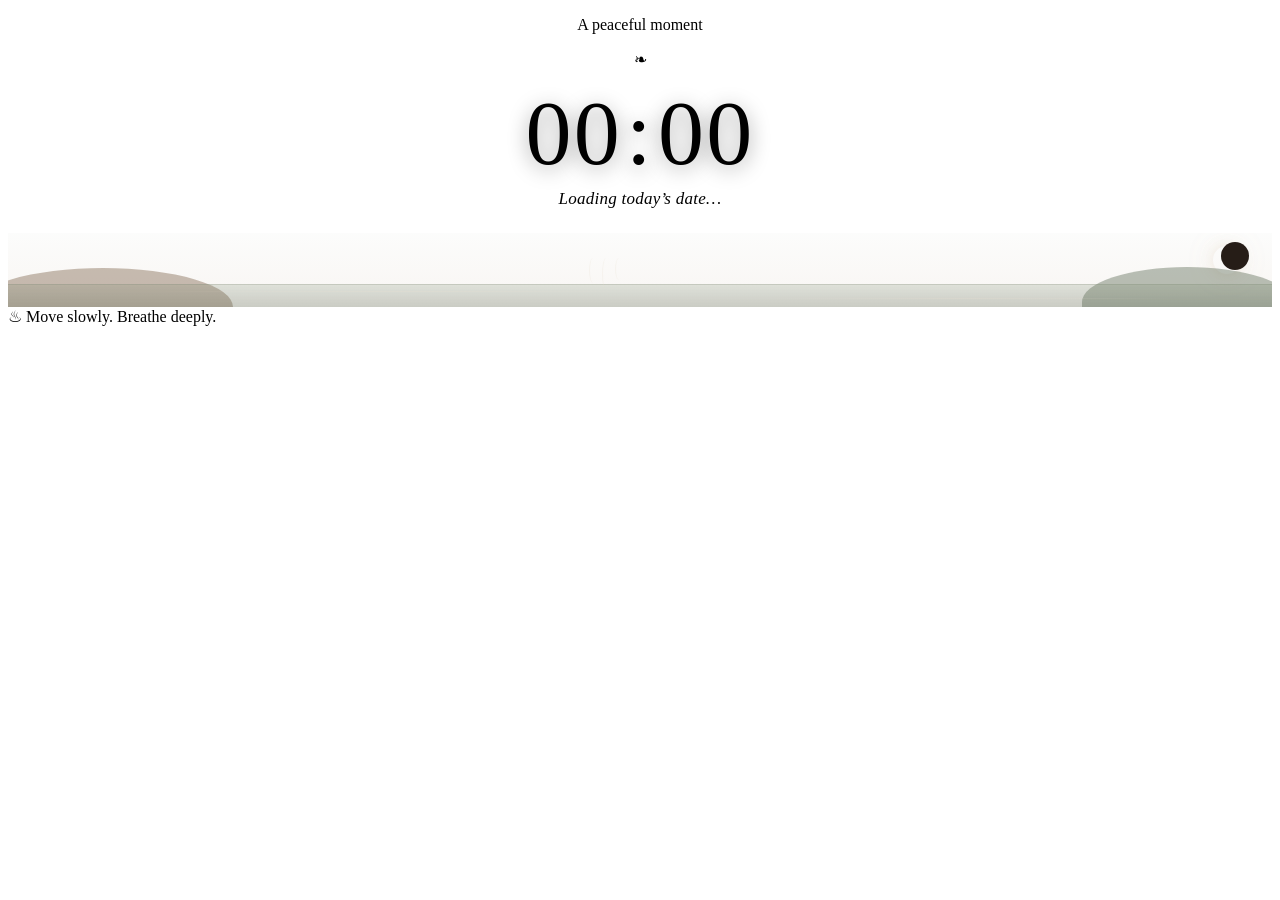
==== clock.html @ 91770ae0 "Add initial clock.html file with styling and script" ====
<!DOCTYPE html>
<html lang="en">

<head>

    <meta charset="UTF-8">

    <meta
        name="viewport"
        content="width=device-width, initial-scale=1.0"
    >

    <title>Onsen Clock</title>

    <link
        rel="stylesheet"
        href="css/onsen.css"
    >

    <style>

        /* =====================================================
           Clock-specific styling
           ===================================================== */

        .onsen-clock-header {
            position: relative;
            z-index: 1;

            text-align: center;
        }


        .onsen-clock-display {
            position: relative;
            z-index: 1;

            display: flex;
            align-items: baseline;
            justify-content: center;

            margin: 18px 0 10px;

            color: var(--onsen-text);

            font-family:
                Georgia,
                "Times New Roman",
                serif;

            font-size: clamp(58px, 17vw, 92px);
            font-weight: normal;
            line-height: 1;
            letter-spacing: 0.025em;

            text-shadow:
                0 4px 20px rgba(0, 0, 0, 0.38);
        }


        .onsen-clock-colon {
            display: inline-block;

            margin: 0 4px;

            color: var(--onsen-sage-light);

            animation:
                onsen-clock-pulse 2s ease-in-out infinite;
        }


        .onsen-clock-date {
            margin: 0;

            color: var(--onsen-muted);

            text-align: center;
            font-size: clamp(14px, 4vw, 17px);
            font-style: italic;
            letter-spacing: 0.015em;
        }


        .onsen-clock-greeting {
            margin: 8px 0 0;

            color: var(--onsen-sage-light);

            text-align: center;

            font-family:
                Arial,
                Helvetica,
                sans-serif;

            font-size: 11px;
            font-weight: bold;
            letter-spacing: 0.18em;
            text-transform: uppercase;
        }


        .onsen-clock-scene {
            position: relative;
            z-index: 1;

            height: 74px;
            margin-top: 24px;

            overflow: hidden;

            background:
                linear-gradient(
                    to bottom,
                    rgba(125, 141, 114, 0.025),
                    rgba(169, 130, 93, 0.08)
                );

            border: 1px solid var(--onsen-border-light);
            border-radius: var(--onsen-radius-medium);
        }


        .onsen-clock-moon {
            position: absolute;
            top: 13px;
            right: 31px;

            width: 28px;
            height: 28px;

            background: var(--onsen-brown-light);
            border-radius: 50%;

            box-shadow:
                0 0 15px rgba(207, 176, 140, 0.22),
                0 0 35px rgba(207, 176, 140, 0.10);
        }


        .onsen-clock-moon::after {
            content: "";

            position: absolute;
            top: -4px;
            left: 8px;

            width: 28px;
            height: 28px;

            background: #261d17;
            border-radius: 50%;
        }


        .onsen-clock-hill {
            position: absolute;
            right: -20px;
            bottom: -30px;

            width: 210px;
            height: 70px;

            background: rgba(83, 98, 77, 0.40);
            border-radius: 50% 50% 0 0;
        }


        .onsen-clock-hill-secondary {
            position: absolute;
            bottom: -39px;
            left: -35px;

            width: 260px;
            height: 78px;

            background: rgba(111, 81, 57, 0.38);
            border-radius: 50% 50% 0 0;
        }


        .onsen-clock-water {
            position: absolute;
            right: 0;
            bottom: 0;
            left: 0;

            height: 22px;

            background:
                linear-gradient(
                    to bottom,
                    rgba(125, 141, 114, 0.22),
                    rgba(83, 98, 77, 0.28)
                );

            border-top:
                1px solid rgba(168, 182, 154, 0.20);
        }


        .onsen-clock-water::before,
        .onsen-clock-water::after {
            content: "";

            position: absolute;

            height: 1px;

            background:
                linear-gradient(
                    to right,
                    transparent,
                    rgba(232, 222, 206, 0.24),
                    transparent
                );
        }


        .onsen-clock-water::before {
            top: 6px;
            left: 12%;

            width: 38%;
        }


        .onsen-clock-water::after {
            top: 13px;
            right: 8%;

            width: 32%;
        }


        .onsen-clock-scene-steam {
            position: absolute;
            bottom: 17px;
            left: 46%;

            display: flex;
            gap: 5px;

            opacity: 0.30;
        }


        .onsen-clock-scene-steam span {
            display: block;

            width: 7px;
            height: 25px;

            border-left:
                1px solid rgba(232, 222, 206, 0.70);

            border-radius: 50%;

            animation:
                onsen-clock-steam-rise
                4.5s
                ease-in-out
                infinite;
        }


        .onsen-clock-scene-steam span:nth-child(2) {
            height: 32px;

            animation-delay: 0.9s;
        }


        .onsen-clock-scene-steam span:nth-child(3) {
            height: 22px;

            animation-delay: 1.8s;
        }


        @keyframes onsen-clock-pulse {

            0%,
            100% {
                opacity: 0.45;
            }

            50% {
                opacity: 1;
            }

        }


        @keyframes onsen-clock-steam-rise {

            0%,
            100% {
                opacity: 0.20;

                transform:
                    translateY(4px)
                    rotate(3deg);
            }

            50% {
                opacity: 0.75;

                transform:
                    translateY(-6px)
                    rotate(-3deg);
            }

        }


        @media (max-width: 500px) {

            .onsen-clock-display {
                margin-top: 14px;

                font-size: clamp(52px, 18vw, 76px);
            }


            .onsen-clock-scene {
                height: 62px;
                margin-top: 20px;
            }

        }


        @media (prefers-reduced-motion: reduce) {

            .onsen-clock-colon,
            .onsen-clock-scene-steam span {
                animation: none;
            }

        }

    </style>

</head>


<body>

    <section
        class="onsen-widget"
        aria-label="Current time and date"
    >

        <div class="onsen-content">

            <header class="onsen-clock-header">

                <p
                    class="onsen-label onsen-center"
                    id="clockGreeting"
                >
                    A peaceful moment
                </p>


                <div
                    class="onsen-divider"
                    aria-hidden="true"
                >
                    <span class="onsen-divider-symbol">
                        ❧
                    </span>
                </div>

            </header>


            <time
                class="onsen-clock-display"
                id="clockTime"
            >
                <span id="clockHours">00</span>

                <span
                    class="onsen-clock-colon"
                    aria-hidden="true"
                >
                    :
                </span>

                <span id="clockMinutes">00</span>
            </time>


            <p
                class="onsen-clock-date"
                id="clockDate"
            >
                Loading today’s date…
            </p>


            <div
                class="onsen-clock-scene"
                aria-hidden="true"
            >

                <div class="onsen-clock-moon"></div>

                <div class="onsen-clock-hill"></div>

                <div class="onsen-clock-hill-secondary"></div>

                <div class="onsen-clock-water"></div>

                <div class="onsen-clock-scene-steam">
                    <span></span>
                    <span></span>
                    <span></span>
                </div>

            </div>


            <footer class="onsen-footer">

                <span
                    class="onsen-footer-line"
                    aria-hidden="true"
                ></span>

                <span
                    class="onsen-footer-symbol"
                    aria-hidden="true"
                >
                    ♨
                </span>

                <span>
                    Move slowly. Breathe deeply.
                </span>

                <span
                    class="onsen-footer-line"
                    aria-hidden="true"
                ></span>

            </footer>

        </div>

    </section>


    <script src="js/onsen.js"></script>


    <script>

        function updateOnsenClock() {

            const now =
                onsenGetNow();


            const hoursElement =
                document.getElementById("clockHours");

            const minutesElement =
                document.getElementById("clockMinutes");

            const clockElement =
                document.getElementById("clockTime");

            const dateElement =
                document.getElementById("clockDate");

            const greetingElement =
                document.getElementById("clockGreeting");


            hoursElement.textContent =
                onsenPadNumber(now.getHours());

            minutesElement.textContent =
                onsenPadNumber(now.getMinutes());


            clockElement.setAttribute(
                "datetime",
                now.toISOString()
            );


            dateElement.textContent =
                onsenFormatFullDate(now);


            greetingElement.textContent =
                onsenGetGreeting(now);

        }


        updateOnsenClock();


        window.setInterval(
            updateOnsenClock,
            1000
        );


        onsenRefreshAfterMidnight(() => {

            updateOnsenClock();

        });

    </script>

</body>

</html>
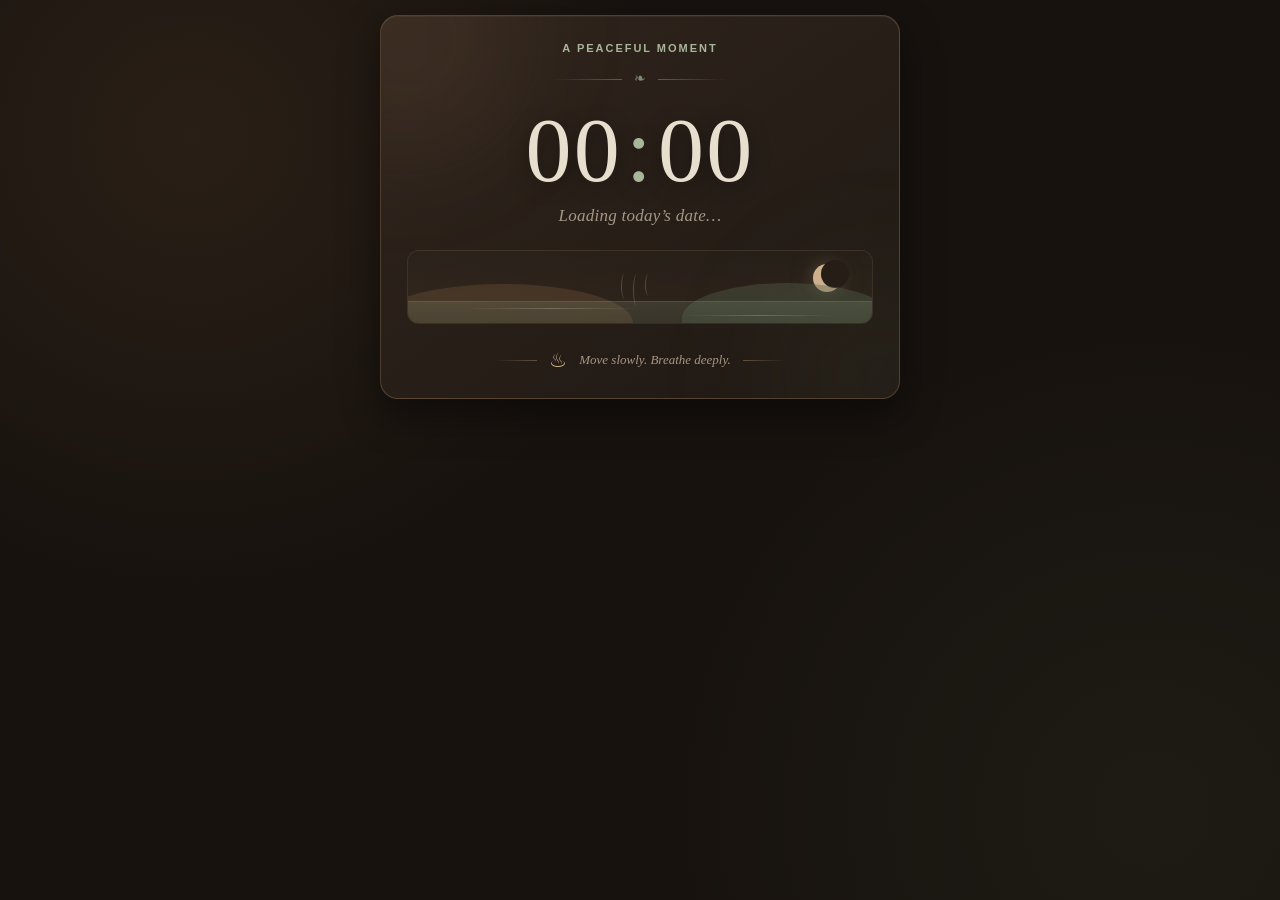
==== commit 605520ef: "Update stylesheet link from onsen.css to widgets.css" ====
--- a/clock.html
+++ b/clock.html
@@ -14,7 +14,7 @@
 
     <link
         rel="stylesheet"
-        href="css/onsen.css"
+        href="widgets.css"
     >
 
     <style>
--- a/widgets.css
+++ b/widgets.css
@@ -0,0 +1,611 @@
+/* ==========================================================
+   NIGHT ONSEN WIDGET THEME
+   Shared styling for all Notion widgets
+   ========================================================== */
+
+
+/* ==========================================================
+   1. Theme variables
+   ========================================================== */
+
+:root {
+    --onsen-page-background: #17120e;
+
+    --onsen-card-top: #30251d;
+    --onsen-card-bottom: #1f1813;
+
+    --onsen-text: #e8dece;
+    --onsen-muted: #a79785;
+
+    --onsen-brown: #a9825d;
+    --onsen-brown-light: #cfb08c;
+    --onsen-brown-dark: #6f5139;
+
+    --onsen-sage: #7d8d72;
+    --onsen-sage-light: #a8b69a;
+    --onsen-sage-dark: #53624d;
+
+    --onsen-border: rgba(181, 145, 106, 0.30);
+    --onsen-border-light: rgba(205, 180, 145, 0.10);
+
+    --onsen-shadow: rgba(0, 0, 0, 0.45);
+
+    --onsen-radius-large: 18px;
+    --onsen-radius-medium: 12px;
+    --onsen-radius-small: 8px;
+}
+
+
+/* ==========================================================
+   2. Basic reset
+   ========================================================== */
+
+* {
+    box-sizing: border-box;
+}
+
+html,
+body {
+    width: 100%;
+    min-height: 100%;
+    margin: 0;
+}
+
+button,
+input,
+select,
+textarea {
+    font: inherit;
+}
+
+
+/* ==========================================================
+   3. Page layout
+   ========================================================== */
+
+body {
+    display: flex;
+    align-items: center;
+    justify-content: center;
+
+    padding: 15px;
+
+    color: var(--onsen-text);
+
+    background:
+        radial-gradient(
+            circle at 15% 15%,
+            rgba(125, 90, 60, 0.18),
+            transparent 35%
+        ),
+        radial-gradient(
+            circle at 90% 90%,
+            rgba(92, 112, 82, 0.10),
+            transparent 35%
+        ),
+        var(--onsen-page-background);
+
+    font-family:
+        Georgia,
+        "Times New Roman",
+        serif;
+}
+
+
+/* ==========================================================
+   4. Main widget card
+   ========================================================== */
+
+.onsen-widget {
+    position: relative;
+
+    width: min(100%, 520px);
+    padding: 26px;
+
+    overflow: hidden;
+
+    background:
+        linear-gradient(
+            145deg,
+            var(--onsen-card-top),
+            var(--onsen-card-bottom)
+        );
+
+    border: 1px solid var(--onsen-border);
+    border-radius: var(--onsen-radius-large);
+
+    box-shadow:
+        inset 0 1px 0 rgba(255, 240, 220, 0.05),
+        0 15px 40px var(--onsen-shadow);
+}
+
+
+/* Warm brown glow */
+
+.onsen-widget::before {
+    content: "";
+
+    position: absolute;
+    top: -90px;
+    left: -90px;
+
+    width: 230px;
+    height: 230px;
+
+    background: rgba(176, 130, 90, 0.10);
+    border-radius: 50%;
+
+    filter: blur(55px);
+
+    pointer-events: none;
+}
+
+
+/* Muted sage glow */
+
+.onsen-widget::after {
+    content: "";
+
+    position: absolute;
+    right: -90px;
+    bottom: -90px;
+
+    width: 220px;
+    height: 220px;
+
+    background: rgba(118, 144, 104, 0.08);
+    border-radius: 50%;
+
+    filter: blur(60px);
+
+    pointer-events: none;
+}
+
+
+/* Keeps widget content above the decorative glows */
+
+.onsen-content {
+    position: relative;
+    z-index: 1;
+}
+
+
+/* ==========================================================
+   5. Typography
+   ========================================================== */
+
+.onsen-title {
+    margin: 0;
+
+    color: var(--onsen-text);
+
+    text-align: center;
+    font-size: clamp(28px, 6vw, 34px);
+    font-weight: normal;
+    letter-spacing: 0.03em;
+}
+
+.onsen-title-accent {
+    color: var(--onsen-brown-light);
+}
+
+.onsen-subtitle {
+    margin: 8px 0 0;
+
+    color: var(--onsen-muted);
+
+    text-align: center;
+    font-size: 14px;
+    font-style: italic;
+}
+
+.onsen-label {
+    margin: 0;
+
+    color: var(--onsen-sage-light);
+
+    font-family:
+        Arial,
+        Helvetica,
+        sans-serif;
+
+    font-size: 11px;
+    font-weight: bold;
+    letter-spacing: 0.18em;
+    text-transform: uppercase;
+}
+
+.onsen-text {
+    color: var(--onsen-text);
+}
+
+.onsen-muted {
+    color: var(--onsen-muted);
+}
+
+.onsen-sage-text {
+    color: var(--onsen-sage-light);
+}
+
+.onsen-brown-text {
+    color: var(--onsen-brown-light);
+}
+
+
+/* ==========================================================
+   6. Divider
+   ========================================================== */
+
+.onsen-divider {
+    display: flex;
+    align-items: center;
+    justify-content: center;
+    gap: 12px;
+
+    margin: 18px 0;
+
+    color: var(--onsen-sage);
+}
+
+.onsen-divider::before,
+.onsen-divider::after {
+    content: "";
+
+    width: 70px;
+    height: 1px;
+}
+
+.onsen-divider::before {
+    background:
+        linear-gradient(
+            to right,
+            transparent,
+            rgba(150, 170, 135, 0.45)
+        );
+}
+
+.onsen-divider::after {
+    background:
+        linear-gradient(
+            to left,
+            transparent,
+            rgba(150, 170, 135, 0.45)
+        );
+}
+
+.onsen-divider-symbol {
+    font-size: 14px;
+    line-height: 1;
+}
+
+
+/* ==========================================================
+   7. Footer
+   ========================================================== */
+
+.onsen-footer {
+    display: flex;
+    align-items: center;
+    justify-content: center;
+    gap: 12px;
+
+    margin-top: 24px;
+
+    color: var(--onsen-muted);
+
+    text-align: center;
+    font-size: 13px;
+    font-style: italic;
+}
+
+.onsen-footer-line {
+    width: 42px;
+    height: 1px;
+}
+
+.onsen-footer-line:first-child {
+    background:
+        linear-gradient(
+            to right,
+            transparent,
+            rgba(176, 145, 110, 0.45)
+        );
+}
+
+.onsen-footer-line:last-child {
+    background:
+        linear-gradient(
+            to left,
+            transparent,
+            rgba(176, 145, 110, 0.45)
+        );
+}
+
+.onsen-footer-symbol {
+    color: var(--onsen-brown-light);
+
+    font-size: 20px;
+    font-style: normal;
+}
+
+
+/* ==========================================================
+   8. Buttons
+   ========================================================== */
+
+.onsen-button {
+    display: inline-flex;
+    align-items: center;
+    justify-content: center;
+
+    padding: 10px 18px;
+
+    color: #f6f2eb;
+    background:
+        linear-gradient(
+            145deg,
+            var(--onsen-sage),
+            var(--onsen-sage-dark)
+        );
+
+    border: 1px solid rgba(204, 219, 194, 0.16);
+    border-radius: var(--onsen-radius-medium);
+
+    cursor: pointer;
+
+    transition:
+        transform 160ms ease,
+        filter 160ms ease,
+        border-color 160ms ease;
+}
+
+.onsen-button:hover {
+    border-color: rgba(204, 219, 194, 0.30);
+
+    filter: brightness(1.06);
+    transform: translateY(-1px);
+}
+
+.onsen-button:focus-visible {
+    outline: 2px solid var(--onsen-sage-light);
+    outline-offset: 3px;
+}
+
+.onsen-button-secondary {
+    color: var(--onsen-text);
+    background: rgba(255, 255, 255, 0.025);
+
+    border: 1px solid var(--onsen-border-light);
+}
+
+.onsen-button-secondary:hover {
+    background: rgba(125, 141, 114, 0.10);
+    border-color: rgba(168, 182, 154, 0.35);
+}
+
+
+/* ==========================================================
+   9. Small panels and tiles
+   ========================================================== */
+
+.onsen-panel {
+    background: rgba(255, 255, 255, 0.018);
+
+    border: 1px solid var(--onsen-border-light);
+    border-radius: var(--onsen-radius-medium);
+}
+
+.onsen-panel-sage {
+    background: rgba(125, 141, 114, 0.08);
+
+    border: 1px solid rgba(168, 182, 154, 0.18);
+    border-radius: var(--onsen-radius-medium);
+}
+
+.onsen-panel-brown {
+    background: rgba(169, 130, 93, 0.08);
+
+    border: 1px solid rgba(207, 176, 140, 0.16);
+    border-radius: var(--onsen-radius-medium);
+}
+
+
+/* ==========================================================
+   10. Steam decoration
+   ========================================================== */
+
+.onsen-steam {
+    position: absolute;
+    bottom: 12px;
+    left: 18px;
+
+    display: flex;
+    gap: 6px;
+
+    opacity: 0.12;
+
+    pointer-events: none;
+}
+
+.onsen-steam span {
+    display: block;
+
+    width: 8px;
+
+    border-left: 2px solid #d7c0a0;
+    border-radius: 50%;
+
+    animation: onsen-steam-rise 5s ease-in-out infinite;
+}
+
+.onsen-steam span:nth-child(1) {
+    height: 32px;
+}
+
+.onsen-steam span:nth-child(2) {
+    height: 44px;
+
+    animation-delay: 0.8s;
+}
+
+.onsen-steam span:nth-child(3) {
+    height: 36px;
+
+    animation-delay: 1.6s;
+}
+
+@keyframes onsen-steam-rise {
+    0%,
+    100% {
+        opacity: 0.2;
+
+        transform:
+            translateY(7px)
+            rotate(4deg);
+    }
+
+    50% {
+        opacity: 0.75;
+
+        transform:
+            translateY(-7px)
+            rotate(-4deg);
+    }
+}
+
+
+/* ==========================================================
+   11. Botanical decoration
+   ========================================================== */
+
+.onsen-plant {
+    position: absolute;
+    right: 18px;
+    bottom: 12px;
+
+    display: flex;
+    align-items: flex-end;
+    gap: 3px;
+
+    color: var(--onsen-sage);
+
+    opacity: 0.20;
+
+    pointer-events: none;
+}
+
+.onsen-plant span:first-child {
+    font-size: 22px;
+
+    transform: rotate(-14deg);
+}
+
+.onsen-plant span:last-child {
+    font-size: 15px;
+
+    transform: rotate(12deg);
+}
+
+
+/* ==========================================================
+   12. Useful layout utilities
+   ========================================================== */
+
+.onsen-center {
+    text-align: center;
+}
+
+.onsen-flex {
+    display: flex;
+}
+
+.onsen-flex-center {
+    display: flex;
+    align-items: center;
+    justify-content: center;
+}
+
+.onsen-flex-between {
+    display: flex;
+    align-items: center;
+    justify-content: space-between;
+}
+
+.onsen-grid {
+    display: grid;
+}
+
+.onsen-gap-small {
+    gap: 6px;
+}
+
+.onsen-gap-medium {
+    gap: 12px;
+}
+
+.onsen-gap-large {
+    gap: 20px;
+}
+
+.onsen-margin-top-small {
+    margin-top: 8px;
+}
+
+.onsen-margin-top-medium {
+    margin-top: 16px;
+}
+
+.onsen-margin-top-large {
+    margin-top: 24px;
+}
+
+
+/* ==========================================================
+   13. Responsive styling
+   ========================================================== */
+
+@media (max-width: 500px) {
+    body {
+        padding: 6px;
+    }
+
+    .onsen-widget {
+        padding: 18px 14px;
+
+        border-radius: 14px;
+    }
+
+    .onsen-title {
+        font-size: 28px;
+    }
+
+    .onsen-footer {
+        gap: 8px;
+
+        font-size: 12px;
+    }
+
+    .onsen-footer-line {
+        width: 30px;
+    }
+
+    .onsen-plant,
+    .onsen-steam {
+        display: none;
+    }
+}
+
+
+/* ==========================================================
+   14. Reduced motion
+   ========================================================== */
+
+@media (prefers-reduced-motion: reduce) {
+    .onsen-steam span {
+        animation: none;
+    }
+
+    .onsen-button {
+        transition: none;
+    }
+}
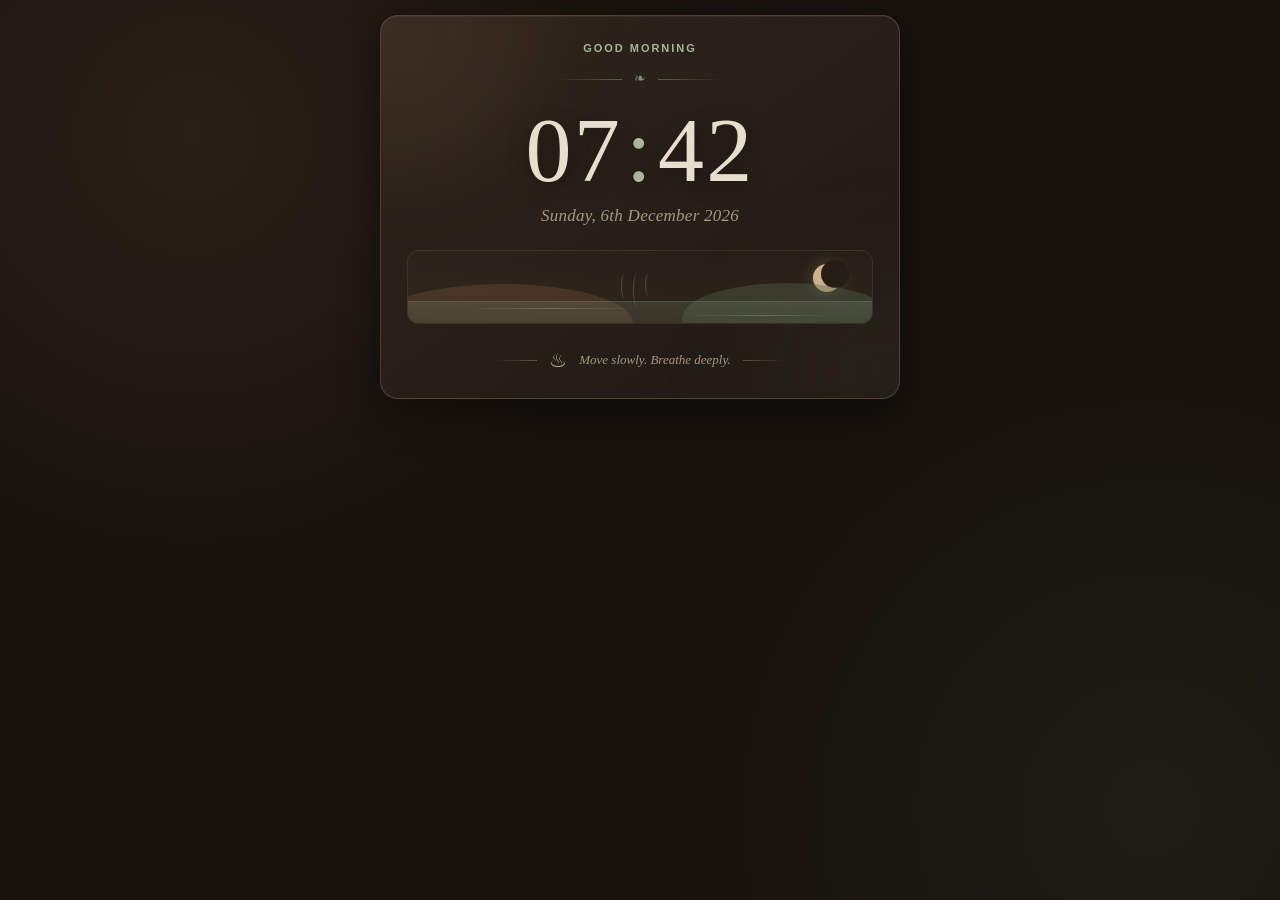
==== commit 0c5dda24: "Replace onsen.js script with widgets.js" ====
--- a/clock.html
+++ b/clock.html
@@ -454,7 +454,7 @@
     </section>
 
 
-    <script src="js/onsen.js"></script>
+    <script src="widgets.js"></script>
 
 
     <script>
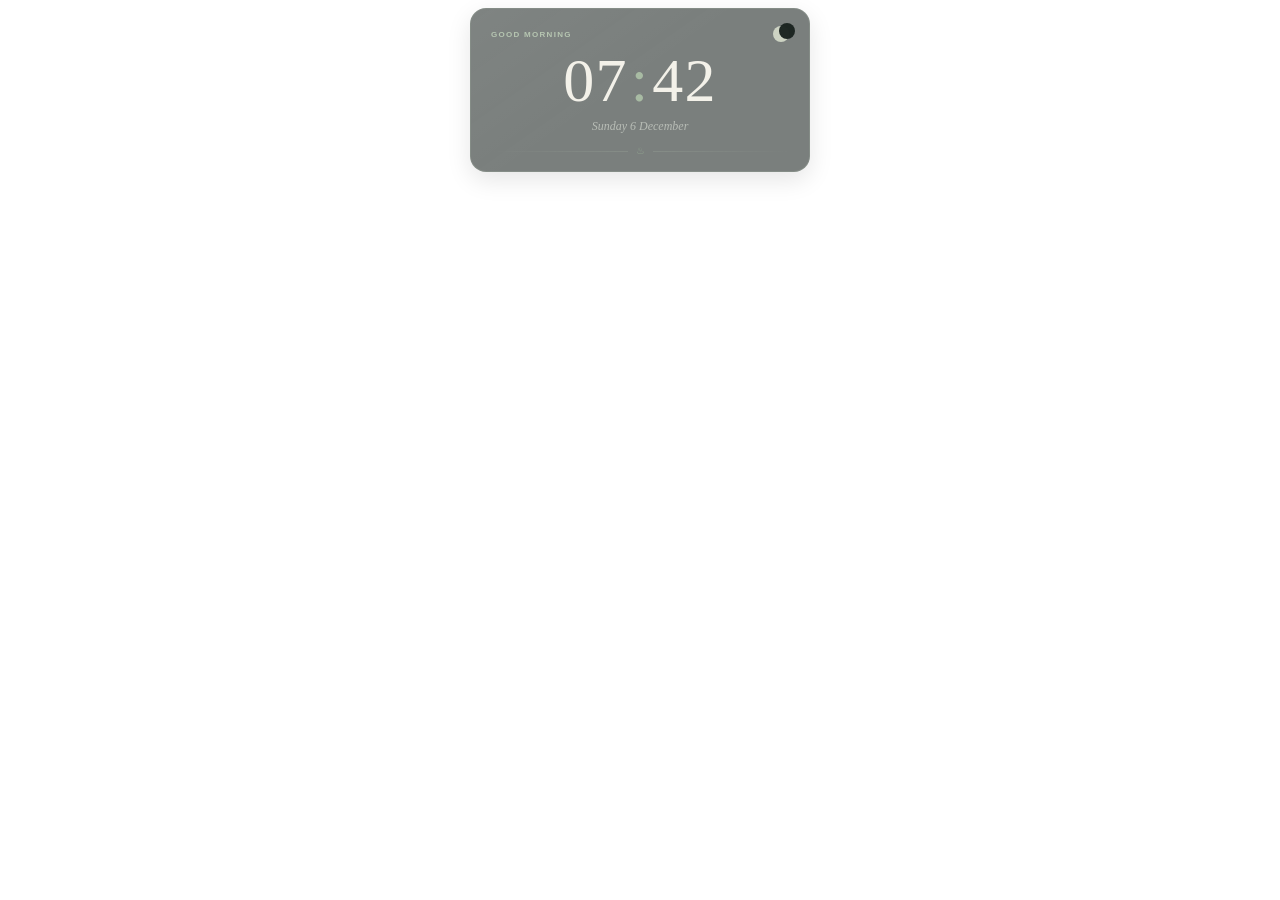
==== commit 2049c1eb: "Refactor clock widget HTML and CSS styles Updated HTML structure and styles for the clock widget, in" ====
--- a/clock.html
+++ b/clock.html
@@ -1,5 +1,5 @@
 <!DOCTYPE html>
-<html lang="en">
+<html lang="en-GB">
 
 <head>
 
@@ -12,199 +12,263 @@
 
     <title>Onsen Clock</title>
 
-    <link
-        rel="stylesheet"
-        href="widgets.css"
-    >
-
     <style>
 
         /* =====================================================
-           Clock-specific styling
-           ===================================================== */
-
-        .onsen-clock-header {
+           PAGE RESET
+           ===================================================== */
+
+        *,
+        *::before,
+        *::after {
+            box-sizing: border-box;
+        }
+
+        html,
+        body {
+            margin: 0;
+            padding: 0;
+
+            width: 100%;
+
+            background: transparent;
+
+            color: #f0eee7;
+
+            font-family:
+                -apple-system,
+                BlinkMacSystemFont,
+                "Segoe UI",
+                Arial,
+                sans-serif;
+        }
+
+        body {
+            display: flex;
+            justify-content: center;
+            align-items: flex-start;
+
+            padding: 8px;
+
+            overflow: hidden;
+        }
+
+
+        /* =====================================================
+           CLOCK CARD
+           ===================================================== */
+
+        .clock-card {
+            position: relative;
+
+            width: calc(100% - 4px);
+            max-width: 340px;
+
+            padding: 17px 20px 15px;
+
+            overflow: hidden;
+
+            background:
+                rgba(26, 35, 31, 0.58);
+
+            border:
+                1px solid
+                rgba(190, 207, 184, 0.17);
+
+            border-radius: 16px;
+
+            box-shadow:
+                0 8px 24px
+                rgba(0, 0, 0, 0.10);
+
+            backdrop-filter:
+                blur(12px)
+                saturate(105%);
+
+            -webkit-backdrop-filter:
+                blur(12px)
+                saturate(105%);
+        }
+
+
+        .clock-card::before {
+            content: "";
+
+            position: absolute;
+            inset: 0;
+
+            pointer-events: none;
+
+            background:
+                linear-gradient(
+                    145deg,
+                    rgba(255, 255, 255, 0.035),
+                    transparent 48%
+                );
+        }
+
+
+        /* =====================================================
+           HEADER
+           ===================================================== */
+
+        .clock-header {
             position: relative;
             z-index: 1;
 
-            text-align: center;
-        }
-
-
-        .onsen-clock-display {
+            display: flex;
+            align-items: center;
+            justify-content: space-between;
+
+            margin-bottom: 9px;
+        }
+
+
+        .clock-greeting {
+            margin: 0;
+
+            color:
+                rgba(190, 207, 184, 0.88);
+
+            font-size: 8px;
+            font-weight: 700;
+            letter-spacing: 0.16em;
+            text-transform: uppercase;
+        }
+
+
+        /* =====================================================
+           CRESCENT MOON
+           ===================================================== */
+
+        .clock-moon {
+            position: relative;
+
+            width: 16px;
+            height: 16px;
+
+            flex: 0 0 auto;
+
+            background:
+                rgba(217, 224, 205, 0.88);
+
+            border-radius: 50%;
+        }
+
+
+        .clock-moon::after {
+            content: "";
+
+            position: absolute;
+            top: -3px;
+            left: 6px;
+
+            width: 16px;
+            height: 16px;
+
+            background:
+                rgba(28, 37, 33, 0.98);
+
+            border-radius: 50%;
+        }
+
+
+        /* =====================================================
+           TIME
+           ===================================================== */
+
+        .clock-time {
             position: relative;
             z-index: 1;
 
             display: flex;
+            justify-content: center;
             align-items: baseline;
-            justify-content: center;
-
-            margin: 18px 0 10px;
-
-            color: var(--onsen-text);
+
+            margin: 0;
+
+            color: #f3f1e9;
 
             font-family:
                 Georgia,
                 "Times New Roman",
                 serif;
 
-            font-size: clamp(58px, 17vw, 92px);
-            font-weight: normal;
-            line-height: 1;
-            letter-spacing: 0.025em;
-
-            text-shadow:
-                0 4px 20px rgba(0, 0, 0, 0.38);
-        }
-
-
-        .onsen-clock-colon {
-            display: inline-block;
-
-            margin: 0 4px;
-
-            color: var(--onsen-sage-light);
+            font-size:
+                clamp(
+                    44px,
+                    15vw,
+                    62px
+                );
+
+            font-weight: 400;
+            line-height: 0.95;
+            letter-spacing: 0.02em;
+
+            white-space: nowrap;
+        }
+
+
+        .clock-colon {
+            margin: 0 3px;
+
+            color:
+                rgba(174, 194, 169, 0.90);
 
             animation:
-                onsen-clock-pulse 2s ease-in-out infinite;
-        }
-
-
-        .onsen-clock-date {
-            margin: 0;
-
-            color: var(--onsen-muted);
-
-            text-align: center;
-            font-size: clamp(14px, 4vw, 17px);
-            font-style: italic;
-            letter-spacing: 0.015em;
-        }
-
-
-        .onsen-clock-greeting {
-            margin: 8px 0 0;
-
-            color: var(--onsen-sage-light);
-
-            text-align: center;
-
-            font-family:
-                Arial,
-                Helvetica,
-                sans-serif;
-
-            font-size: 11px;
-            font-weight: bold;
-            letter-spacing: 0.18em;
-            text-transform: uppercase;
-        }
-
-
-        .onsen-clock-scene {
+                colon-pulse
+                2s
+                ease-in-out
+                infinite;
+        }
+
+
+        /* =====================================================
+           DATE
+           ===================================================== */
+
+        .clock-date {
             position: relative;
             z-index: 1;
 
-            height: 74px;
-            margin-top: 24px;
-
-            overflow: hidden;
-
-            background:
-                linear-gradient(
-                    to bottom,
-                    rgba(125, 141, 114, 0.025),
-                    rgba(169, 130, 93, 0.08)
-                );
-
-            border: 1px solid var(--onsen-border-light);
-            border-radius: var(--onsen-radius-medium);
-        }
-
-
-        .onsen-clock-moon {
-            position: absolute;
-            top: 13px;
-            right: 31px;
-
-            width: 28px;
-            height: 28px;
-
-            background: var(--onsen-brown-light);
-            border-radius: 50%;
-
-            box-shadow:
-                0 0 15px rgba(207, 176, 140, 0.22),
-                0 0 35px rgba(207, 176, 140, 0.10);
-        }
-
-
-        .onsen-clock-moon::after {
+            margin: 8px 0 0;
+
+            color:
+                rgba(219, 223, 215, 0.64);
+
+            font-family:
+                Georgia,
+                "Times New Roman",
+                serif;
+
+            font-size: 12px;
+            font-style: italic;
+            line-height: 1.35;
+            text-align: center;
+        }
+
+
+        /* =====================================================
+           MINIMAL BOTTOM DETAIL
+           ===================================================== */
+
+        .clock-detail {
+            position: relative;
+            z-index: 1;
+
+            display: flex;
+            align-items: center;
+            gap: 8px;
+
+            margin-top: 12px;
+        }
+
+
+        .clock-detail::before,
+        .clock-detail::after {
             content: "";
 
-            position: absolute;
-            top: -4px;
-            left: 8px;
-
-            width: 28px;
-            height: 28px;
-
-            background: #261d17;
-            border-radius: 50%;
-        }
-
-
-        .onsen-clock-hill {
-            position: absolute;
-            right: -20px;
-            bottom: -30px;
-
-            width: 210px;
-            height: 70px;
-
-            background: rgba(83, 98, 77, 0.40);
-            border-radius: 50% 50% 0 0;
-        }
-
-
-        .onsen-clock-hill-secondary {
-            position: absolute;
-            bottom: -39px;
-            left: -35px;
-
-            width: 260px;
-            height: 78px;
-
-            background: rgba(111, 81, 57, 0.38);
-            border-radius: 50% 50% 0 0;
-        }
-
-
-        .onsen-clock-water {
-            position: absolute;
-            right: 0;
-            bottom: 0;
-            left: 0;
-
-            height: 22px;
-
-            background:
-                linear-gradient(
-                    to bottom,
-                    rgba(125, 141, 114, 0.22),
-                    rgba(83, 98, 77, 0.28)
-                );
-
-            border-top:
-                1px solid rgba(168, 182, 154, 0.20);
-        }
-
-
-        .onsen-clock-water::before,
-        .onsen-clock-water::after {
-            content: "";
-
-            position: absolute;
+            flex: 1;
 
             height: 1px;
 
@@ -212,78 +276,39 @@
                 linear-gradient(
                     to right,
                     transparent,
-                    rgba(232, 222, 206, 0.24),
-                    transparent
-                );
-        }
-
-
-        .onsen-clock-water::before {
-            top: 6px;
-            left: 12%;
-
-            width: 38%;
-        }
-
-
-        .onsen-clock-water::after {
-            top: 13px;
-            right: 8%;
-
-            width: 32%;
-        }
-
-
-        .onsen-clock-scene-steam {
-            position: absolute;
-            bottom: 17px;
-            left: 46%;
-
-            display: flex;
-            gap: 5px;
-
-            opacity: 0.30;
-        }
-
-
-        .onsen-clock-scene-steam span {
-            display: block;
-
-            width: 7px;
-            height: 25px;
-
-            border-left:
-                1px solid rgba(232, 222, 206, 0.70);
-
-            border-radius: 50%;
-
-            animation:
-                onsen-clock-steam-rise
-                4.5s
-                ease-in-out
-                infinite;
-        }
-
-
-        .onsen-clock-scene-steam span:nth-child(2) {
-            height: 32px;
-
-            animation-delay: 0.9s;
-        }
-
-
-        .onsen-clock-scene-steam span:nth-child(3) {
-            height: 22px;
-
-            animation-delay: 1.8s;
-        }
-
-
-        @keyframes onsen-clock-pulse {
+                    rgba(190, 207, 184, 0.17)
+                );
+        }
+
+
+        .clock-detail::after {
+            background:
+                linear-gradient(
+                    to left,
+                    transparent,
+                    rgba(190, 207, 184, 0.17)
+                );
+        }
+
+
+        .clock-detail-symbol {
+            color:
+                rgba(151, 174, 148, 0.72);
+
+            font-size: 10px;
+            line-height: 1;
+        }
+
+
+        /* =====================================================
+           ANIMATION
+           ===================================================== */
+
+        @keyframes colon-pulse {
 
             0%,
             100% {
-                opacity: 0.45;
+                opacity: 0.42;
             }
 
             50% {
@@ -293,40 +318,34 @@
         }
 
 
-        @keyframes onsen-clock-steam-rise {
-
-            0%,
-            100% {
-                opacity: 0.20;
-
-                transform:
-                    translateY(4px)
-                    rotate(3deg);
-            }
-
-            50% {
-                opacity: 0.75;
-
-                transform:
-                    translateY(-6px)
-                    rotate(-3deg);
-            }
-
-        }
-
-
-        @media (max-width: 500px) {
-
-            .onsen-clock-display {
-                margin-top: 14px;
-
-                font-size: clamp(52px, 18vw, 76px);
-            }
-
-
-            .onsen-clock-scene {
-                height: 62px;
-                margin-top: 20px;
+        /* =====================================================
+           SMALL NOTION COLUMNS
+           ===================================================== */
+
+        @media (max-width: 320px) {
+
+            body {
+                padding: 5px;
+            }
+
+            .clock-card {
+                padding:
+                    14px
+                    15px
+                    13px;
+            }
+
+            .clock-time {
+                font-size:
+                    clamp(
+                        38px,
+                        16vw,
+                        50px
+                    );
+            }
+
+            .clock-date {
+                font-size: 11px;
             }
 
         }
@@ -334,8 +353,7 @@
 
         @media (prefers-reduced-motion: reduce) {
 
-            .onsen-clock-colon,
-            .onsen-clock-scene-steam span {
+            .clock-colon {
                 animation: none;
             }
 
@@ -348,177 +366,178 @@
 
 <body>
 
-    <section
-        class="onsen-widget"
+    <main
+        class="clock-card"
         aria-label="Current time and date"
     >
 
-        <div class="onsen-content">
-
-            <header class="onsen-clock-header">
-
-                <p
-                    class="onsen-label onsen-center"
-                    id="clockGreeting"
-                >
-                    A peaceful moment
-                </p>
-
-
-                <div
-                    class="onsen-divider"
-                    aria-hidden="true"
-                >
-                    <span class="onsen-divider-symbol">
-                        ❧
-                    </span>
-                </div>
-
-            </header>
-
-
-            <time
-                class="onsen-clock-display"
-                id="clockTime"
+        <header class="clock-header">
+
+            <p
+                class="clock-greeting"
+                id="clockGreeting"
             >
-                <span id="clockHours">00</span>
-
-                <span
-                    class="onsen-clock-colon"
-                    aria-hidden="true"
-                >
-                    :
-                </span>
-
-                <span id="clockMinutes">00</span>
-            </time>
-
-
-            <p
-                class="onsen-clock-date"
-                id="clockDate"
-            >
-                Loading today’s date…
+                Good evening
             </p>
 
-
-            <div
-                class="onsen-clock-scene"
+            <span
+                class="clock-moon"
+                aria-hidden="true"
+            ></span>
+
+        </header>
+
+
+        <time
+            class="clock-time"
+            id="clockTime"
+        >
+
+            <span id="clockHours">
+                00
+            </span>
+
+            <span
+                class="clock-colon"
                 aria-hidden="true"
             >
-
-                <div class="onsen-clock-moon"></div>
-
-                <div class="onsen-clock-hill"></div>
-
-                <div class="onsen-clock-hill-secondary"></div>
-
-                <div class="onsen-clock-water"></div>
-
-                <div class="onsen-clock-scene-steam">
-                    <span></span>
-                    <span></span>
-                    <span></span>
-                </div>
-
-            </div>
-
-
-            <footer class="onsen-footer">
-
-                <span
-                    class="onsen-footer-line"
-                    aria-hidden="true"
-                ></span>
-
-                <span
-                    class="onsen-footer-symbol"
-                    aria-hidden="true"
-                >
-                    ♨
-                </span>
-
-                <span>
-                    Move slowly. Breathe deeply.
-                </span>
-
-                <span
-                    class="onsen-footer-line"
-                    aria-hidden="true"
-                ></span>
-
-            </footer>
+                :
+            </span>
+
+            <span id="clockMinutes">
+                00
+            </span>
+
+        </time>
+
+
+        <p
+            class="clock-date"
+            id="clockDate"
+        >
+            Loading today’s date…
+        </p>
+
+
+        <div
+            class="clock-detail"
+            aria-hidden="true"
+        >
+
+            <span class="clock-detail-symbol">
+                ♨
+            </span>
 
         </div>
 
-    </section>
-
-
-    <script src="widgets.js"></script>
+    </main>
 
 
     <script>
 
-        function updateOnsenClock() {
+        "use strict";
+
+
+        function padNumber(number) {
+
+            return String(number).padStart(
+                2,
+                "0"
+            );
+
+        }
+
+
+        function getGreeting(hour) {
+
+            if (hour < 5) {
+                return "Quiet night";
+            }
+
+            if (hour < 12) {
+                return "Good morning";
+            }
+
+            if (hour < 17) {
+                return "Good afternoon";
+            }
+
+            if (hour < 22) {
+                return "Good evening";
+            }
+
+            return "Quiet night";
+
+        }
+
+
+        function updateClock() {
 
             const now =
-                onsenGetNow();
-
-
-            const hoursElement =
-                document.getElementById("clockHours");
-
-            const minutesElement =
-                document.getElementById("clockMinutes");
-
-            const clockElement =
-                document.getElementById("clockTime");
-
-            const dateElement =
-                document.getElementById("clockDate");
-
-            const greetingElement =
-                document.getElementById("clockGreeting");
-
-
-            hoursElement.textContent =
-                onsenPadNumber(now.getHours());
-
-            minutesElement.textContent =
-                onsenPadNumber(now.getMinutes());
-
-
-            clockElement.setAttribute(
+                new Date();
+
+
+            const hours =
+                padNumber(
+                    now.getHours()
+                );
+
+
+            const minutes =
+                padNumber(
+                    now.getMinutes()
+                );
+
+
+            document.getElementById(
+                "clockHours"
+            ).textContent = hours;
+
+
+            document.getElementById(
+                "clockMinutes"
+            ).textContent = minutes;
+
+
+            document.getElementById(
+                "clockGreeting"
+            ).textContent =
+                getGreeting(
+                    now.getHours()
+                );
+
+
+            document.getElementById(
+                "clockDate"
+            ).textContent =
+                now.toLocaleDateString(
+                    "en-GB",
+                    {
+                        weekday: "long",
+                        day: "numeric",
+                        month: "long"
+                    }
+                );
+
+
+            document.getElementById(
+                "clockTime"
+            ).setAttribute(
                 "datetime",
                 now.toISOString()
             );
 
-
-            dateElement.textContent =
-                onsenFormatFullDate(now);
-
-
-            greetingElement.textContent =
-                onsenGetGreeting(now);
-
-        }
-
-
-        updateOnsenClock();
+        }
+
+
+        updateClock();
 
 
         window.setInterval(
-            updateOnsenClock,
+            updateClock,
             1000
         );
 
-
-        onsenRefreshAfterMidnight(() => {
-
-            updateOnsenClock();
-
-        });
-
     </script>
 
 </body>
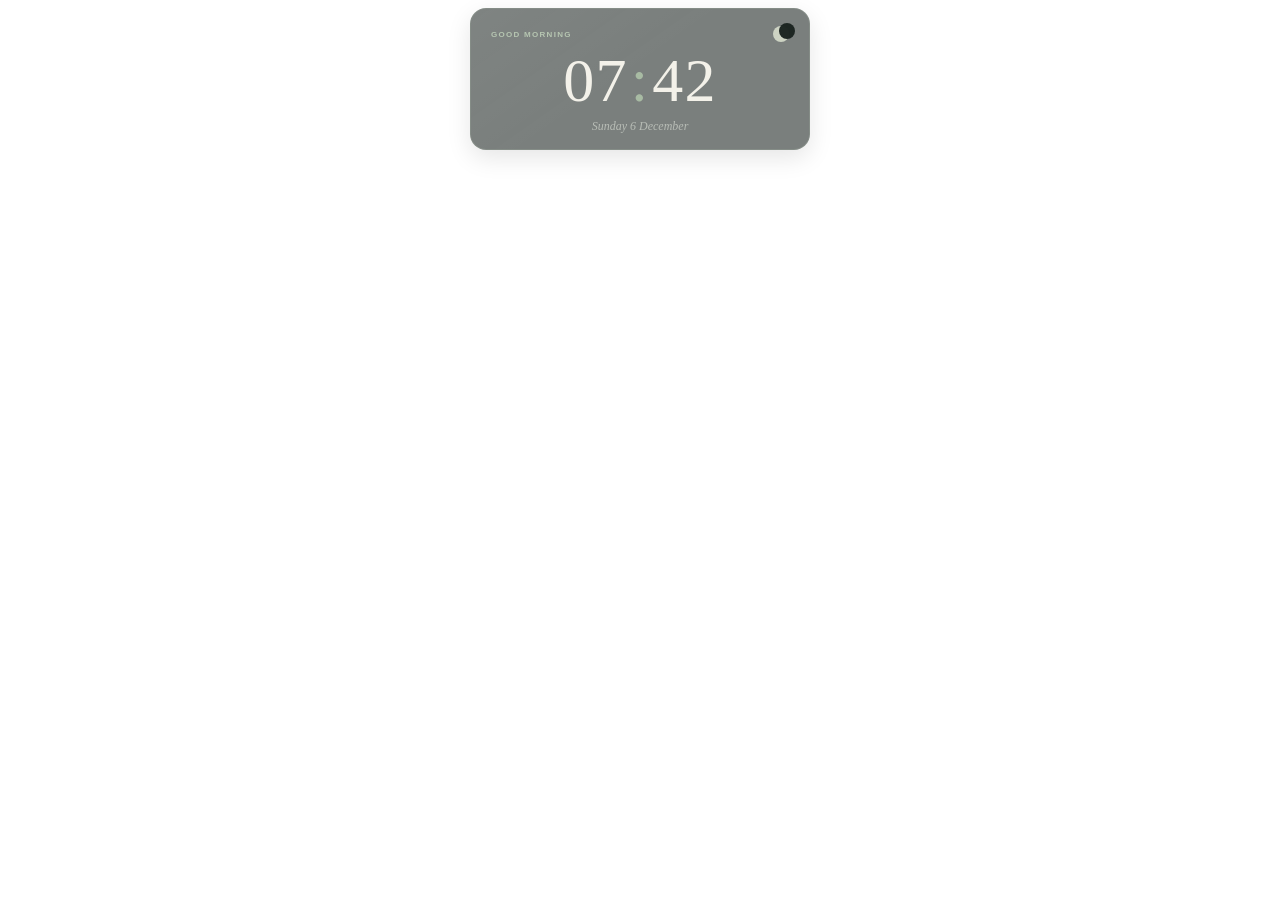
==== commit 85c871a5: "Remove clock detail section from clock.html" ====
--- a/clock.html
+++ b/clock.html
@@ -418,17 +418,6 @@
             Loading today’s date…
         </p>
 
-
-        <div
-            class="clock-detail"
-            aria-hidden="true"
-        >
-
-            <span class="clock-detail-symbol">
-                ♨
-            </span>
-
-        </div>
 
     </main>
 
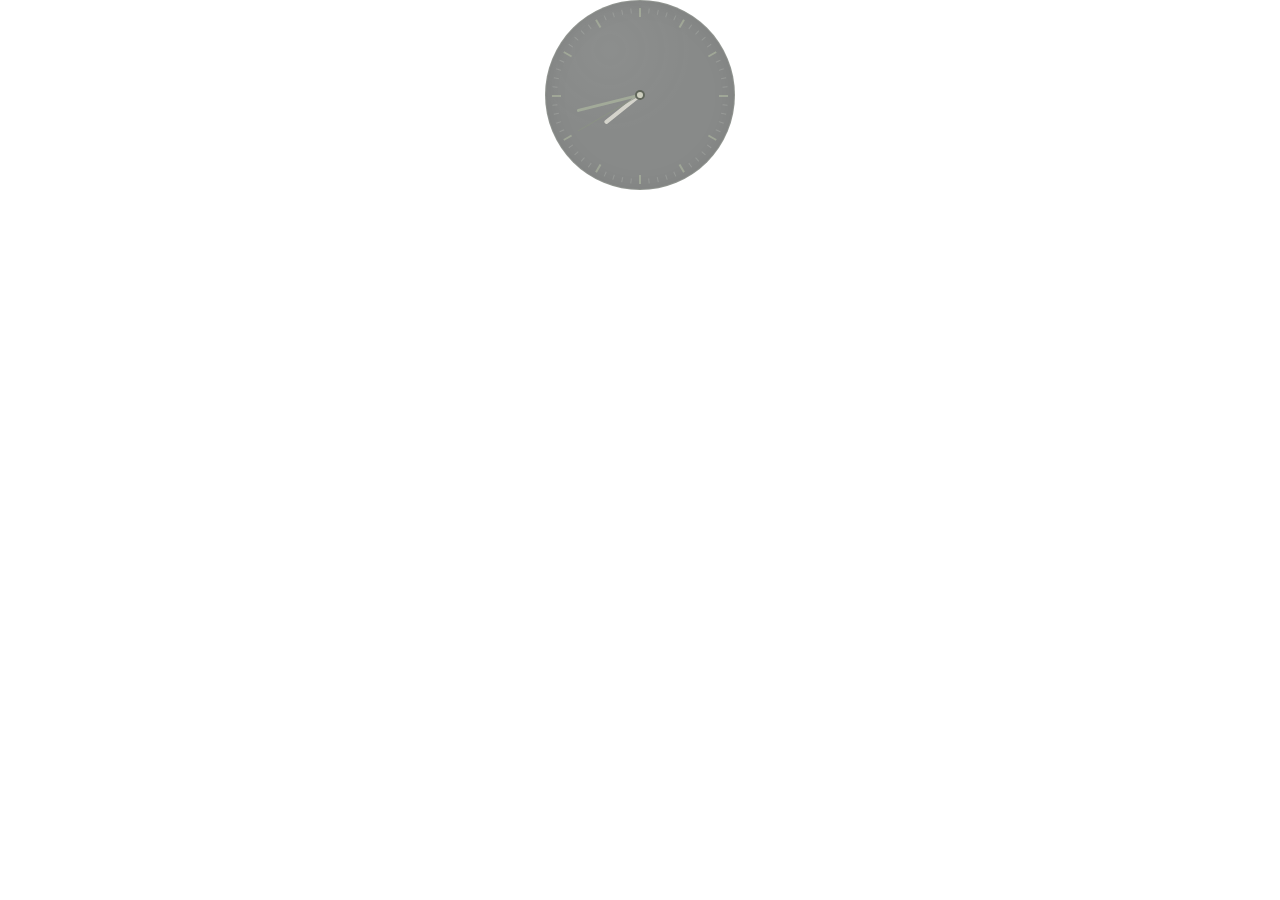
==== commit 61106ec8: "Refactor clock.html for improved design and functionality Updated the title and modified styles for " ====
--- a/clock.html
+++ b/clock.html
@@ -10,12 +10,12 @@
         content="width=device-width, initial-scale=1.0"
     >
 
-    <title>Onsen Clock</title>
+    <title>Analogue Clock</title>
 
     <style>
 
         /* =====================================================
-           PAGE RESET
+           PAGE
            ===================================================== */
 
         *,
@@ -26,72 +26,61 @@
 
         html,
         body {
+            width: 100%;
+            height: auto;
+
             margin: 0;
             padding: 0;
 
-            width: 100%;
-
             background: transparent;
-
-            color: #f0eee7;
-
-            font-family:
-                -apple-system,
-                BlinkMacSystemFont,
-                "Segoe UI",
-                Arial,
-                sans-serif;
         }
 
         body {
             display: flex;
+            align-items: flex-start;
             justify-content: center;
-            align-items: flex-start;
-
-            padding: 8px;
 
             overflow: hidden;
         }
 
 
         /* =====================================================
-           CLOCK CARD
-           ===================================================== */
-
-        .clock-card {
+           CLOCK FACE
+           ===================================================== */
+
+        .clock-face {
             position: relative;
 
-            width: calc(100% - 4px);
-            max-width: 340px;
-
-            padding: 17px 20px 15px;
+            width: 190px;
+            height: 190px;
+
+            margin: 0;
 
             overflow: hidden;
 
             background:
-                rgba(26, 35, 31, 0.58);
+                rgba(27, 31, 29, 0.52);
 
             border:
                 1px solid
-                rgba(190, 207, 184, 0.17);
-
-            border-radius: 16px;
+                rgba(175, 183, 165, 0.22);
+
+            border-radius: 50%;
 
             box-shadow:
-                0 8px 24px
-                rgba(0, 0, 0, 0.10);
+                inset 0 0 22px
+                rgba(0, 0, 0, 0.08);
 
             backdrop-filter:
-                blur(12px)
-                saturate(105%);
+                blur(11px)
+                saturate(90%);
 
             -webkit-backdrop-filter:
-                blur(12px)
-                saturate(105%);
-        }
-
-
-        .clock-card::before {
+                blur(11px)
+                saturate(90%);
+        }
+
+        .clock-face::before {
             content: "";
 
             position: absolute;
@@ -100,362 +89,248 @@
             pointer-events: none;
 
             background:
-                linear-gradient(
-                    145deg,
+                radial-gradient(
+                    circle at 34% 26%,
                     rgba(255, 255, 255, 0.035),
-                    transparent 48%
+                    transparent 45%
                 );
-        }
-
-
-        /* =====================================================
-           HEADER
-           ===================================================== */
-
-        .clock-header {
-            position: relative;
-            z-index: 1;
-
-            display: flex;
-            align-items: center;
-            justify-content: space-between;
-
-            margin-bottom: 9px;
-        }
-
-
-        .clock-greeting {
-            margin: 0;
-
-            color:
-                rgba(190, 207, 184, 0.88);
-
-            font-size: 8px;
-            font-weight: 700;
-            letter-spacing: 0.16em;
-            text-transform: uppercase;
-        }
-
-
-        /* =====================================================
-           CRESCENT MOON
-           ===================================================== */
-
-        .clock-moon {
-            position: relative;
-
-            width: 16px;
-            height: 16px;
-
-            flex: 0 0 auto;
-
-            background:
-                rgba(217, 224, 205, 0.88);
 
             border-radius: 50%;
         }
 
 
-        .clock-moon::after {
-            content: "";
-
+        /* =====================================================
+           MINUTE AND HOUR MARKERS
+           ===================================================== */
+
+        .clock-marker {
             position: absolute;
-            top: -3px;
-            left: 6px;
-
-            width: 16px;
-            height: 16px;
-
-            background:
-                rgba(28, 37, 33, 0.98);
+
+            top: 7px;
+            left: 50%;
+
+            width: 1px;
+            height: 5px;
+
+            background:
+                rgba(204, 207, 198, 0.25);
+
+            transform-origin:
+                50%
+                88px;
+        }
+
+        .clock-marker-major {
+            width: 2px;
+            height: 9px;
+
+            background:
+                rgba(174, 182, 160, 0.66);
+        }
+
+
+        /* =====================================================
+           CLOCK HANDS
+           ===================================================== */
+
+        .clock-hand {
+            position: absolute;
+
+            left: 50%;
+            bottom: 50%;
+
+            border-radius: 999px;
+
+            transform-origin:
+                50%
+                100%;
+        }
+
+        .clock-hour-hand {
+            z-index: 3;
+
+            width: 4px;
+            height: 45px;
+
+            background:
+                rgba(220, 219, 210, 0.90);
+        }
+
+        .clock-minute-hand {
+            z-index: 4;
+
+            width: 3px;
+            height: 65px;
+
+            background:
+                rgba(165, 173, 155, 0.90);
+        }
+
+        .clock-second-hand {
+            z-index: 5;
+
+            width: 1px;
+            height: 72px;
+
+            background:
+                rgba(139, 147, 131, 0.75);
+        }
+
+
+        /* =====================================================
+           CENTRE PIN
+           ===================================================== */
+
+        .clock-centre {
+            position: absolute;
+            top: 50%;
+            left: 50%;
+            z-index: 6;
+
+            width: 10px;
+            height: 10px;
+
+            background:
+                rgba(210, 211, 194, 0.94);
+
+            border:
+                2px solid
+                rgba(90, 96, 86, 0.94);
 
             border-radius: 50%;
-        }
-
-
-        /* =====================================================
-           TIME
-           ===================================================== */
-
-        .clock-time {
-            position: relative;
-            z-index: 1;
-
-            display: flex;
-            justify-content: center;
-            align-items: baseline;
-
-            margin: 0;
-
-            color: #f3f1e9;
-
-            font-family:
-                Georgia,
-                "Times New Roman",
-                serif;
-
-            font-size:
-                clamp(
-                    44px,
-                    15vw,
-                    62px
+
+            transform:
+                translate(
+                    -50%,
+                    -50%
                 );
-
-            font-weight: 400;
-            line-height: 0.95;
-            letter-spacing: 0.02em;
-
-            white-space: nowrap;
-        }
-
-
-        .clock-colon {
-            margin: 0 3px;
-
-            color:
-                rgba(174, 194, 169, 0.90);
-
-            animation:
-                colon-pulse
-                2s
-                ease-in-out
-                infinite;
-        }
-
-
-        /* =====================================================
-           DATE
-           ===================================================== */
-
-        .clock-date {
-            position: relative;
-            z-index: 1;
-
-            margin: 8px 0 0;
-
-            color:
-                rgba(219, 223, 215, 0.64);
-
-            font-family:
-                Georgia,
-                "Times New Roman",
-                serif;
-
-            font-size: 12px;
-            font-style: italic;
-            line-height: 1.35;
-            text-align: center;
-        }
-
-
-        /* =====================================================
-           MINIMAL BOTTOM DETAIL
-           ===================================================== */
-
-        .clock-detail {
-            position: relative;
-            z-index: 1;
-
-            display: flex;
-            align-items: center;
-            gap: 8px;
-
-            margin-top: 12px;
-        }
-
-
-        .clock-detail::before,
-        .clock-detail::after {
-            content: "";
-
-            flex: 1;
-
-            height: 1px;
-
-            background:
-                linear-gradient(
-                    to right,
-                    transparent,
-                    rgba(190, 207, 184, 0.17)
+        }
+
+
+        /* =====================================================
+           SMALLER EMBEDS
+           ===================================================== */
+
+        @media (max-width: 190px) {
+
+            .clock-face {
+                width: 170px;
+                height: 170px;
+            }
+
+            .clock-marker {
+                transform-origin:
+                    50%
+                    78px;
+            }
+
+            .clock-hour-hand {
+                height: 40px;
+            }
+
+            .clock-minute-hand {
+                height: 57px;
+            }
+
+            .clock-second-hand {
+                height: 64px;
+            }
+
+        }
+
+
+        @media (prefers-reduced-motion: reduce) {
+
+            .clock-second-hand {
+                display: none;
+            }
+
+        }
+
+    </style>
+
+</head>
+
+
+<body>
+
+    <main
+        class="clock-face"
+        id="clockFace"
+        aria-label="Current local time"
+    >
+
+        <div
+            class="clock-hand clock-hour-hand"
+            id="hourHand"
+        ></div>
+
+        <div
+            class="clock-hand clock-minute-hand"
+            id="minuteHand"
+        ></div>
+
+        <div
+            class="clock-hand clock-second-hand"
+            id="secondHand"
+        ></div>
+
+        <div class="clock-centre"></div>
+
+    </main>
+
+
+    <script>
+
+        "use strict";
+
+
+        function createClockMarkers() {
+
+            const clockFace =
+                document.getElementById(
+                    "clockFace"
                 );
-        }
-
-
-        .clock-detail::after {
-            background:
-                linear-gradient(
-                    to left,
-                    transparent,
-                    rgba(190, 207, 184, 0.17)
+
+
+            for (
+                let markerNumber = 0;
+                markerNumber < 60;
+                markerNumber++
+            ) {
+
+                const marker =
+                    document.createElement(
+                        "span"
+                    );
+
+
+                marker.className =
+                    "clock-marker";
+
+
+                if (
+                    markerNumber % 5 === 0
+                ) {
+
+                    marker.classList.add(
+                        "clock-marker-major"
+                    );
+
+                }
+
+
+                marker.style.transform =
+                    "translateX(-50%) rotate(" +
+                    markerNumber * 6 +
+                    "deg)";
+
+
+                clockFace.appendChild(
+                    marker
                 );
-        }
-
-
-        .clock-detail-symbol {
-            color:
-                rgba(151, 174, 148, 0.72);
-
-            font-size: 10px;
-            line-height: 1;
-        }
-
-
-        /* =====================================================
-           ANIMATION
-           ===================================================== */
-
-        @keyframes colon-pulse {
-
-            0%,
-            100% {
-                opacity: 0.42;
-            }
-
-            50% {
-                opacity: 1;
-            }
-
-        }
-
-
-        /* =====================================================
-           SMALL NOTION COLUMNS
-           ===================================================== */
-
-        @media (max-width: 320px) {
-
-            body {
-                padding: 5px;
-            }
-
-            .clock-card {
-                padding:
-                    14px
-                    15px
-                    13px;
-            }
-
-            .clock-time {
-                font-size:
-                    clamp(
-                        38px,
-                        16vw,
-                        50px
-                    );
-            }
-
-            .clock-date {
-                font-size: 11px;
-            }
-
-        }
-
-
-        @media (prefers-reduced-motion: reduce) {
-
-            .clock-colon {
-                animation: none;
-            }
-
-        }
-
-    </style>
-
-</head>
-
-
-<body>
-
-    <main
-        class="clock-card"
-        aria-label="Current time and date"
-    >
-
-        <header class="clock-header">
-
-            <p
-                class="clock-greeting"
-                id="clockGreeting"
-            >
-                Good evening
-            </p>
-
-            <span
-                class="clock-moon"
-                aria-hidden="true"
-            ></span>
-
-        </header>
-
-
-        <time
-            class="clock-time"
-            id="clockTime"
-        >
-
-            <span id="clockHours">
-                00
-            </span>
-
-            <span
-                class="clock-colon"
-                aria-hidden="true"
-            >
-                :
-            </span>
-
-            <span id="clockMinutes">
-                00
-            </span>
-
-        </time>
-
-
-        <p
-            class="clock-date"
-            id="clockDate"
-        >
-            Loading today’s date…
-        </p>
-
-
-    </main>
-
-
-    <script>
-
-        "use strict";
-
-
-        function padNumber(number) {
-
-            return String(number).padStart(
-                2,
-                "0"
-            );
-
-        }
-
-
-        function getGreeting(hour) {
-
-            if (hour < 5) {
-                return "Quiet night";
-            }
-
-            if (hour < 12) {
-                return "Good morning";
-            }
-
-            if (hour < 17) {
-                return "Good afternoon";
-            }
-
-            if (hour < 22) {
-                return "Good evening";
-            }
-
-            return "Quiet night";
+
+            }
 
         }
 
@@ -467,66 +342,86 @@
 
 
             const hours =
-                padNumber(
-                    now.getHours()
-                );
+                now.getHours();
 
 
             const minutes =
-                padNumber(
-                    now.getMinutes()
-                );
+                now.getMinutes();
+
+
+            const seconds =
+                now.getSeconds();
+
+
+            const milliseconds =
+                now.getMilliseconds();
+
+
+            const smoothSeconds =
+                seconds +
+                milliseconds / 1000;
+
+
+            const smoothMinutes =
+                minutes +
+                smoothSeconds / 60;
+
+
+            const smoothHours =
+                hours % 12 +
+                smoothMinutes / 60;
 
 
             document.getElementById(
-                "clockHours"
-            ).textContent = hours;
+                "hourHand"
+            ).style.transform =
+                "translateX(-50%) rotate(" +
+                smoothHours * 30 +
+                "deg)";
 
 
             document.getElementById(
-                "clockMinutes"
-            ).textContent = minutes;
+                "minuteHand"
+            ).style.transform =
+                "translateX(-50%) rotate(" +
+                smoothMinutes * 6 +
+                "deg)";
 
 
             document.getElementById(
-                "clockGreeting"
-            ).textContent =
-                getGreeting(
-                    now.getHours()
-                );
+                "secondHand"
+            ).style.transform =
+                "translateX(-50%) rotate(" +
+                smoothSeconds * 6 +
+                "deg)";
 
 
             document.getElementById(
-                "clockDate"
-            ).textContent =
-                now.toLocaleDateString(
+                "clockFace"
+            ).setAttribute(
+                "aria-label",
+                "Current local time: " +
+                now.toLocaleTimeString(
                     "en-GB",
                     {
-                        weekday: "long",
-                        day: "numeric",
-                        month: "long"
+                        hour: "2-digit",
+                        minute: "2-digit"
                     }
-                );
-
-
-            document.getElementById(
-                "clockTime"
-            ).setAttribute(
-                "datetime",
-                now.toISOString()
+                )
             );
 
-        }
-
+
+            window.requestAnimationFrame(
+                updateClock
+            );
+
+        }
+
+
+        createClockMarkers();
 
         updateClock();
 
-
-        window.setInterval(
-            updateClock,
-            1000
-        );
-
     </script>
 
 </body>
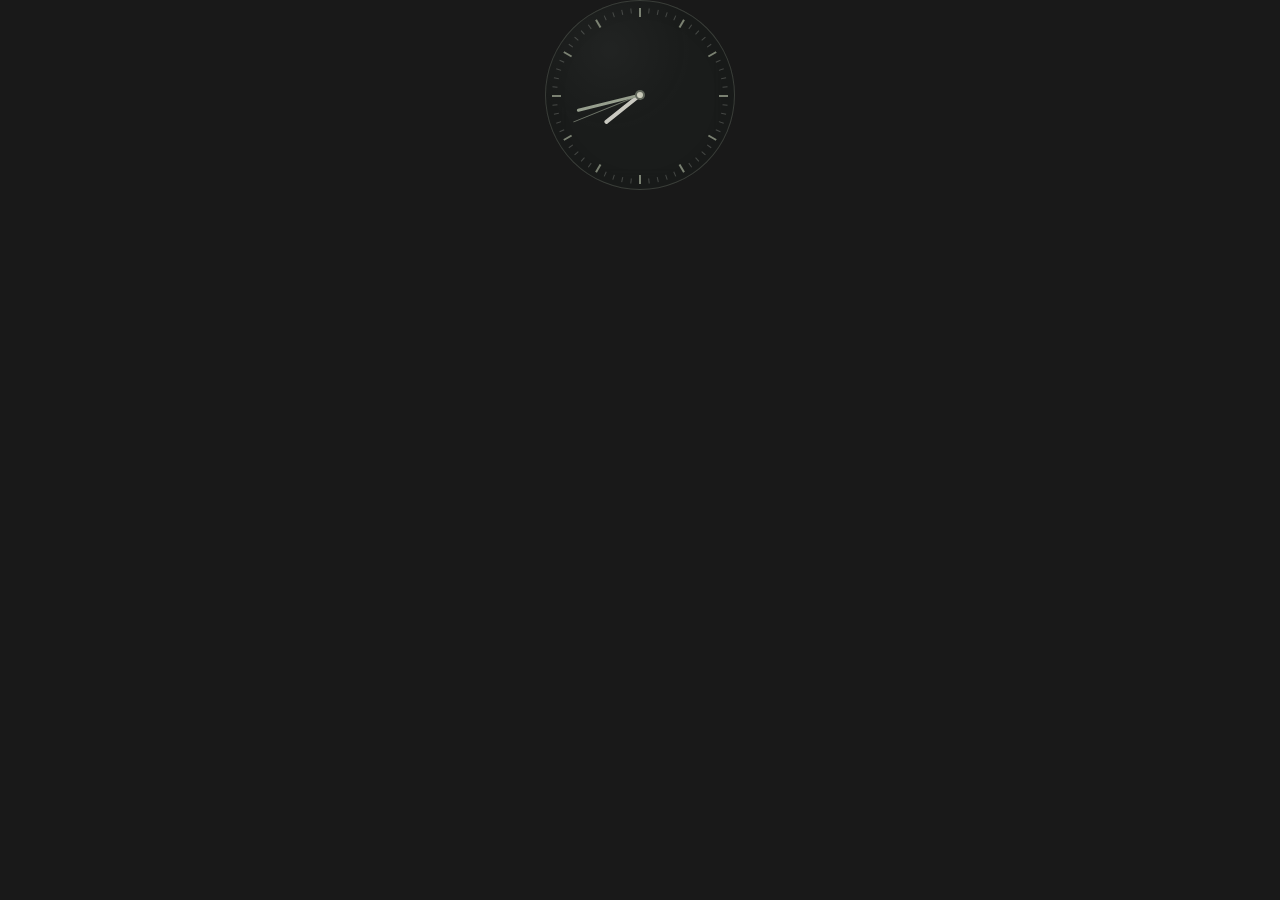
==== commit 374a9029: "Change background color to dark mode" ====
--- a/clock.html
+++ b/clock.html
@@ -18,6 +18,10 @@
            PAGE
            ===================================================== */
 
+        :root {
+            color-scheme: dark;
+        }
+        
         *,
         *::before,
         *::after {
@@ -32,7 +36,7 @@
             margin: 0;
             padding: 0;
 
-            background: transparent;
+            background: #191919 !important;
         }
 
         body {
